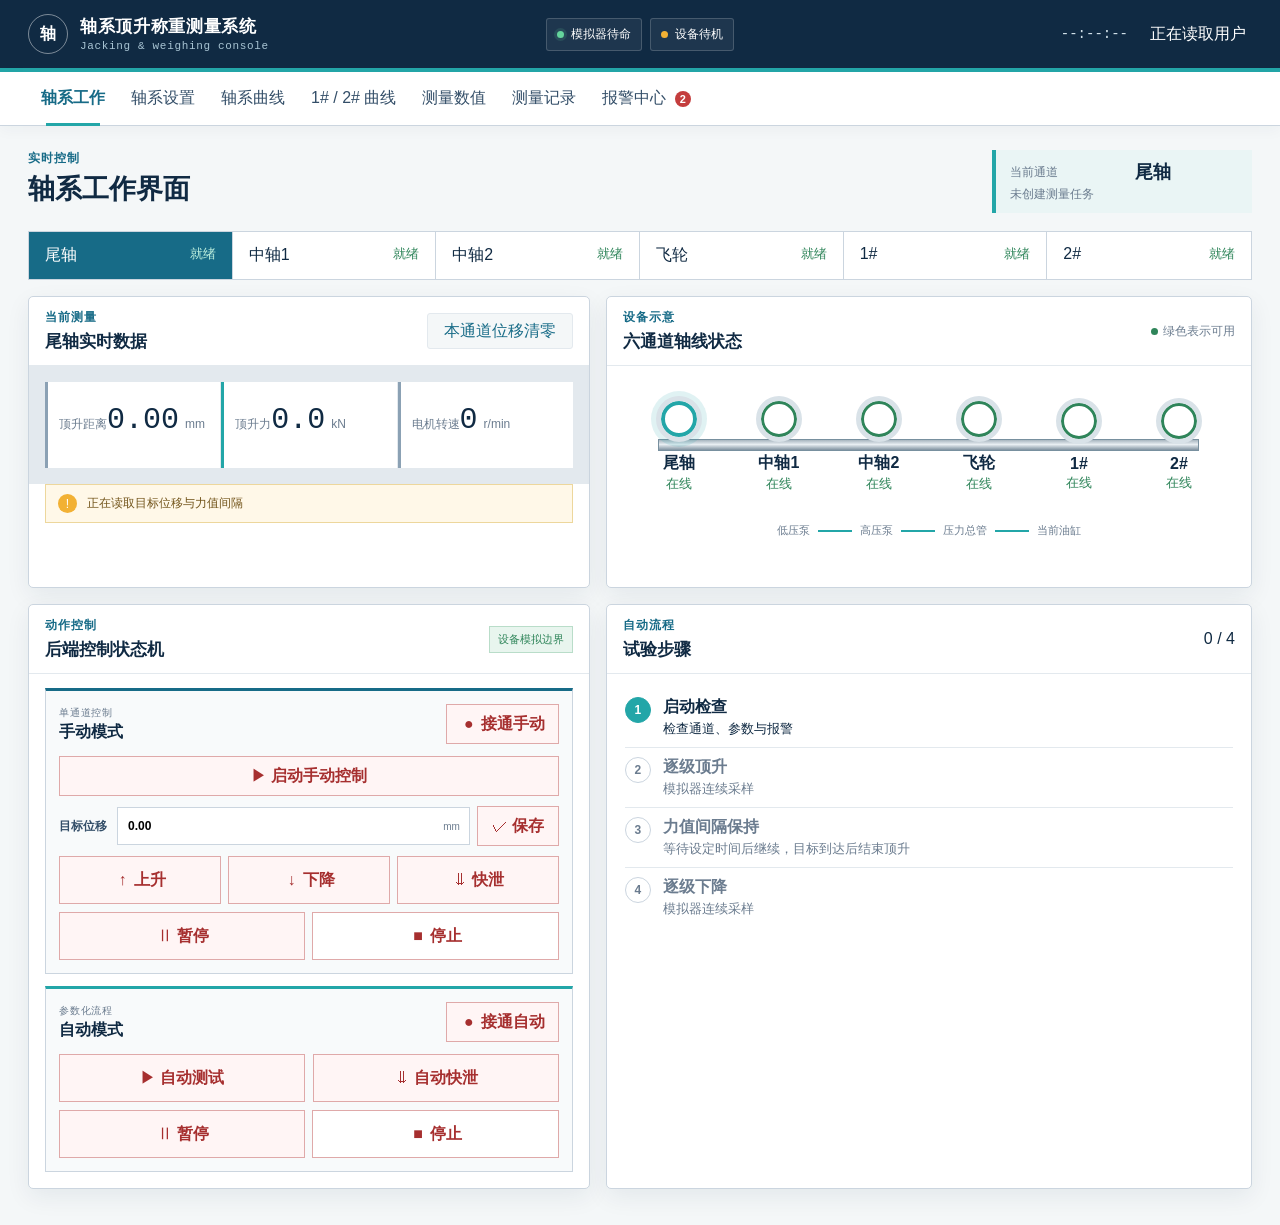
==== src/main/resources/static/prototype/index.html @ 23f0bd07 "1、顶升实验测量系统初始化" ====
<!doctype html>
<html lang="zh-CN">
<head>
    <meta charset="UTF-8">
    <meta name="viewport" content="width=device-width, initial-scale=1.0">
    <title>轴系顶升称重测量系统 · 页面原型</title>
    <link rel="stylesheet" href="styles.css">
</head>
<body data-role="ADMIN">
<div class="app-shell" id="appShell">
    <header class="system-bar">
        <div class="brand">
            <div class="brand-icon">轴</div>
            <div><strong>轴系顶升称重测量系统</strong><span>Jacking & weighing console</span></div>
        </div>
        <div class="live-status" aria-label="系统状态">
            <span class="status good" id="simulatorStatus"><i></i>模拟器待命</span>
            <span class="status good"><i></i>传感器 6/6</span>
            <span class="status idle"><i></i>设备待机</span>
        </div>
        <div class="operator"><time id="clock">--:--:--</time><button id="logoutButton">正在读取用户</button></div>
    </header>

    <nav class="module-nav" aria-label="主要模块">
        <button class="active" data-view="work">轴系工作</button>
        <button data-view="settings">轴系设置</button>
        <button data-view="shaft-curves">轴系曲线</button>
        <button data-view="main-curves">1# / 2# 曲线</button>
        <button data-view="values">测量数值</button>
        <button data-view="records">测量记录</button>
        <button data-view="alarms">报警中心 <b>2</b></button>
    </nav>

    <main>
        <section class="page active" data-page="work">
            <div class="page-title">
                <div><p>实时控制</p><h1>轴系工作界面</h1></div>
                <div class="run-summary"><span>当前通道</span><strong id="activeChannelLabel">尾轴</strong><em id="runStateLabel">未创建测量任务</em></div>
            </div>

            <div class="channel-strip" id="workChannelStrip"></div>

            <div class="work-layout">
                <section class="panel readings-panel">
                    <div class="panel-head"><div><p>当前测量</p><h2>尾轴实时数据</h2></div><button class="ghost" id="zeroDisplacementButton">本通道位移清零</button></div>
                    <div class="reading-grid">
                        <article><span>顶升距离</span><strong data-reading="displacement">0.00</strong><small>mm</small></article>
                        <article class="accent"><span>顶升力</span><strong data-reading="force">0.0</strong><small>kN</small></article>
                        <article><span>电机转速</span><strong data-reading="rpm">0</strong><small>r/min</small></article>
                    </div>
                    <div class="safety-note"><i>!</i><span id="channelLimitText">正在读取目标位移与力值间隔</span></div>
                </section>

                <section class="panel shaft-panel">
                    <div class="panel-head"><div><p>设备示意</p><h2>六通道轴线状态</h2></div><span class="legend-dot">绿色表示可用</span></div>
                    <div class="shaft-visual" id="shaftVisual"></div>
                    <div class="pipeline"><span>低压泵</span><i></i><span>高压泵</span><i></i><span>压力总管</span><i></i><span>当前油缸</span></div>
                </section>

                <section class="panel control-panel">
                    <div class="panel-head"><div><p>动作控制</p><h2>后端控制状态机</h2></div><span class="mode-badge">设备模拟边界</span></div>
                    <div class="control-mode-grid">
                        <section class="mode-card manual-card">
                            <div class="mode-card-head">
                                <div><p>单通道控制</p><h3>手动模式</h3></div>
                                <button class="state-button is-off" id="manualModeButton"><span>●</span><b>接通手动</b></button>
                            </div>
                            <button class="state-button manual-enable-button is-off" id="manualStartButton"><span>▶</span><b>启动手动控制</b></button>
                            <div class="target-save-row">
                                <label class="target-input">目标位移 <input id="targetDisplacementInput" type="number" min="0.01" step="0.01" value="0.00"><small>mm</small></label>
                                <button class="state-button is-off" id="saveManualTargetButton"><span>✓</span><b>保存</b></button>
                            </div>
                            <div class="manual-actions">
                                <button class="state-button action-button is-off" id="manualAscendButton"><span>↑</span><b>上升</b></button>
                                <button class="state-button action-button is-off" id="manualDescendButton"><span>↓</span><b>下降</b></button>
                                <button class="state-button action-button is-off" id="manualQuickReleaseButton"><span>⇊</span><b>快泄</b></button>
                            </div>
                            <div class="lifecycle-actions">
                                <button class="state-button action-button is-off" id="manualPauseButton"><span>Ⅱ</span><b>暂停</b></button>
                                <button class="state-button stop-button is-off" id="manualStopButton"><span>■</span><b>停止</b></button>
                            </div>
                        </section>
                        <section class="mode-card auto-card">
                            <div class="mode-card-head">
                                <div><p>参数化流程</p><h3>自动模式</h3></div>
                                <button class="state-button is-off" id="autoModeButton"><span>●</span><b>接通自动</b></button>
                            </div>
                            <div class="auto-control-actions">
                                <button class="state-button action-button is-off" id="startAutoTestButton"><span>▶</span><b>自动测试</b></button>
                                <button class="state-button action-button is-off" id="autoQuickReleaseButton"><span>⇊</span><b>自动快泄</b></button>
                            </div>
                            <div class="lifecycle-actions">
                                <button class="state-button action-button is-off" id="autoPauseButton"><span>Ⅱ</span><b>暂停</b></button>
                                <button class="state-button stop-button is-off" id="autoStopButton"><span>■</span><b>停止</b></button>
                            </div>
                        </section>
                    </div>
                </section>

                <section class="panel sequence-panel">
                    <div class="panel-head"><div><p>自动流程</p><h2>试验步骤</h2></div><span id="processStageCounter">0 / 4</span></div>
                    <ol class="sequence">
                        <li class="current" data-stage="PRECHECK"><b>1</b><span>启动检查<small>检查通道、参数与报警</small></span></li>
                        <li data-stage="LIFTING"><b>2</b><span>逐级顶升<small>模拟器连续采样</small></span></li>
                        <li data-stage="HOLDING"><b>3</b><span>力值间隔保持<small>等待设定时间后继续，目标到达后结束顶升</small></span></li>
                        <li data-stage="LOWERING"><b>4</b><span>逐级下降<small>模拟器连续采样</small></span></li>
                    </ol>
                </section>
            </div>
        </section>

        <section class="page" data-page="settings">
            <div class="page-title"><div><p>参数配置</p><h1>轴系设置界面</h1></div><div class="title-actions"><button class="primary" id="saveSettingsButton">保存当前通道</button></div></div>
            <div class="notice notice-info" id="settingsNotice" role="status" aria-live="polite">正在从服务器读取六点参数。</div>
            <section class="panel parameter-panel">
                <div class="settings-tab-strip" id="settingsChannelTabs" role="tablist" aria-label="参数通道"></div>
                <div class="settings-form" id="settingsForm"></div>
            </section>
        </section>

        <section class="page" data-page="values">
            <div class="page-title"><div><p>测量结果确认</p><h1>显示数值界面</h1></div><div class="title-actions"><button class="danger-text" id="deleteResultButton" disabled>删除结果</button><button class="secondary" id="refreshResultButton">刷新结果</button><button class="primary" id="saveResultButton" disabled>保存结果</button></div></div>
            <section class="panel value-channel-panel">
                <div class="panel-head"><div><p>通道选择</p><h2>选择本次需要确认的测量点</h2></div><span class="result-status draft" id="valueResultStatus">尚未读取</span></div>
                <div class="value-channel-strip" id="valueChannelStrip"></div>
            </section>
            <section class="curve-task-filter value-task-filter" aria-label="显示数值已完成测量任务">
                <label for="valueTaskSelect"><span>测量任务</span><b>选择已完成顶升和下降流程的任务</b></label>
                <select id="valueTaskSelect"><option value="">请先选择通道</option></select>
                <small id="valueTaskMeta">选择任务后显示该次标准值、测量值和偏差结果</small>
            </section>
            <div class="value-result-layout">
                <section class="panel result-ledger">
                    <div class="panel-head"><div><p>当前通道计算结果</p><h2 id="resultPointName">尾轴</h2></div><div class="result-run-meta"><strong id="resultTaskNo">--</strong><small id="resultSavedAt">等待读取</small></div></div>
                    <div class="result-metrics" id="resultMetrics">
                        <article class="primary-metric"><span>测量值</span><strong id="measuredResult">--</strong><small>kN</small></article>
                        <article><span>标准值</span><strong id="standardResult">--</strong><small>kN</small></article>
                        <article><span>偏差量</span><strong id="deviationResult">--</strong><small>kN</small></article>
                        <article><span>偏差率</span><strong id="deviationRateResult">--</strong><small>%</small></article>
                        <article id="adjustmentCoefficientCard" hidden><span>调整系数 · 仅管理员</span><div class="coefficient-editor"><input id="adjustmentCoefficientResult" type="number" min="0.0001" step="0.0001" aria-label="调整系数"><button id="saveAdjustmentCoefficientButton" type="button">保存</button></div><small>—</small></article>
                        <article><span>调整量</span><strong id="adjustmentAmountResult">待确认</strong><small>mm</small></article>
                    </div>
                </section>
                <aside class="panel result-guidance">
                    <div class="panel-head"><div><p>保存规则</p><h2>结果与曲线联动</h2></div></div>
                    <ol><li><b>1</b><span>选择通道<small>筛选该通道的已完成任务</small></span></li><li><b>2</b><span>选择任务<small>读取该次测量的计算结果</small></span></li><li><b>3</b><span>确认并保存<small>确认标准值、测量值和偏差结果</small></span></li></ol>
                    <div class="notice" id="valueResultNotice">请选择通道和已完成测量任务。</div>
                </aside>
            </div>
            <section class="panel formula-panel value-formula"><div class="panel-head"><div><p>计算依据</p><h2>结果计算链</h2></div></div><ol><li><span>01</span><p>测量值<small>(P升 + P降) ÷ 2 × 顶升系数</small></p></li><li><span>02</span><p>偏差量<small>测量值 − 标准值</small></p></li><li><span>03</span><p>偏差率<small>偏差量 ÷ 标准值 × 100%</small></p></li><li><span>04</span><p>调整量<small>文档公式存在歧义，暂不自动计算</small></p></li></ol></section>
        </section>

        <section class="page" data-page="shaft-curves">
            <div class="page-title"><div><p>尾轴 / 中轴 / 飞轮</p><h1>轴系曲线界面</h1></div><div class="title-actions"><button class="secondary reset-fit" data-chart="shaftCurveChart">恢复自动拟合</button><button class="primary save-fit" data-chart="shaftCurveChart">保存调整结果</button></div></div>
            <div class="curve-overview" id="shaftCurveTabs"></div>
            <section class="curve-task-filter" aria-label="轴系已完成测量任务">
                <label for="shaftCurveTaskSelect"><span>测量任务</span><b>选择已完成顶升和下降流程的任务</b></label>
                <select id="shaftCurveTaskSelect"><option value="">请先选择通道</option></select>
                <small id="shaftCurveTaskMeta">选择任务后显示该次原始采样与曲线</small>
            </section>
            <div class="curve-workbench">
                <section class="panel data-table-panel"><div class="panel-head"><div><p>已完成任务原始采样</p><h2 id="curveTableTitle">尾轴升降数据</h2></div><button class="ghost">导出 CSV</button></div><table class="data-table"><thead><tr><th>序号</th><th>上升压力</th><th>上升位移</th><th>上升力</th><th>下降压力</th><th>下降位移</th><th>下降力</th></tr></thead><tbody id="curveDataBody"></tbody></table></section>
                <section class="panel chart-panel"><div class="panel-head"><div><p>交互曲线</p><h2>拖动拟合线的上、下端点进行人工修正</h2></div><span class="drag-tip">● 采样点平滑显示 · 端点仅可左右拖动 · 仅管理员可调整</span></div><div class="curve-chart" id="shaftCurveChart"></div><div class="fit-results"><span>P降 <b data-fit="down">--</b> kN</span><span>P升 <b data-fit="up">--</b> kN</span><span class="final">P <b data-fit="mean">--</b> kN</span></div></section>
            </div>
        </section>

        <section class="page" data-page="main-curves">
            <div class="page-title"><div><p>主机测量</p><h1>1# / 2# 曲线界面</h1></div><div class="title-actions"><button class="secondary reset-fit" data-chart="mainCurveChart">恢复自动拟合</button><button class="primary save-fit" data-chart="mainCurveChart">保存调整结果</button></div></div>
            <div class="curve-overview two" id="mainCurveTabs"></div>
            <section class="curve-task-filter" aria-label="主机已完成测量任务">
                <label for="mainCurveTaskSelect"><span>测量任务</span><b>选择已完成顶升和下降流程的任务</b></label>
                <select id="mainCurveTaskSelect"><option value="">请先选择通道</option></select>
                <small id="mainCurveTaskMeta">选择任务后显示该次原始采样与曲线</small>
            </section>
            <div class="curve-workbench">
                <section class="panel data-table-panel"><div class="panel-head"><div><p>已完成任务原始采样</p><h2 id="mainCurveTableTitle">1# 升降数据</h2></div></div><table class="data-table"><thead><tr><th>序号</th><th>上升压力</th><th>上升位移</th><th>上升力</th><th>下降压力</th><th>下降位移</th><th>下降力</th></tr></thead><tbody class="shared-data-body"></tbody></table></section>
                <section class="panel chart-panel"><div class="panel-head"><div><p>交互曲线</p><h2>1# 顶升力—位移</h2></div><span class="drag-tip">0.01 mm · 采样点平滑显示 · 端点仅可左右拖动 · 仅管理员可调整</span></div><div class="curve-chart" id="mainCurveChart"></div><div class="fit-results"><span>P降 <b data-fit="down">--</b> kN</span><span>P升 <b data-fit="up">--</b> kN</span><span class="final">P <b data-fit="mean">--</b> kN</span></div></section>
            </div>
        </section>

        <section class="page" data-page="records">
            <div class="page-title"><div><p>试验归档</p><h1>记录界面</h1></div><div class="title-actions"><button class="secondary" id="exportRecordsButton">导出全部记录</button><button class="primary" id="newTaskFromRecordsButton">新建测量任务</button></div></div>
            <div class="record-layout">
                <aside class="panel record-folders"><div class="panel-head"><div><p>测量目录</p><h2>任务归档</h2></div></div><button class="folder active"><span>▣</span><b>全部测量任务</b><small id="recordCount">正在加载</small></button><div class="notice">项目文件夹归类规则尚未确认，当前按任务统一归档。</div></aside>
                <section class="panel record-list"><div class="panel-head"><div><p>数据库记录</p><h2>测量记录</h2></div><div class="search-box">⌕ <input id="recordSearch" placeholder="搜索任务或测量点"></div></div><table class="data-table wide-table"><thead><tr><th>任务编号</th><th>任务名称</th><th>测量点</th><th>测量值</th><th>状态</th><th>开始时间</th><th></th></tr></thead><tbody id="recordTableBody"></tbody></table></section>
            </div>
        </section>

        <section class="page" data-page="alarms">
            <div class="page-title"><div><p>设备事件</p><h1>报警界面</h1></div><div class="title-actions"><button class="secondary" id="refreshAlarmsButton">刷新报警</button></div></div>
            <div class="alarm-summary"><article class="critical"><span>活动报警</span><strong id="activeAlarmCount">0</strong><small>需管理员确认</small></article><article><span>报警总数</span><strong id="totalAlarmCount">0</strong><small>含历史记录</small></article><article><span>数据来源</span><strong>模拟</strong><small>真实 PLC 尚未接入</small></article><article><span>处理流程</span><strong>3步</strong><small>确认、恢复、关闭</small></article></div>
            <section class="panel"><div class="panel-head"><div><p>实时报警</p><h2>报警与处理记录</h2></div></div><table class="data-table wide-table alarm-table"><thead><tr><th>级别</th><th>发生时间</th><th>设备 / 通道</th><th>报警内容</th><th>当前状态</th><th></th></tr></thead><tbody id="alarmTableBody"></tbody></table></section>
        </section>
    </main>
</div>
<script src="curve-math.js"></script>
<script src="app.js"></script>
</body>
</html>
---- src/main/resources/static/prototype/styles.css ----
:root {
    --ink: #102a43;
    --ink-2: #334e68;
    --muted: #6b7c8f;
    --line: #cbd5df;
    --line-soft: #e3e9ee;
    --paper: #ffffff;
    --fog: #f4f7f8;
    --sea: #176b87;
    --hydraulic: #23a6a8;
    --yellow: #f2b134;
    --red: #c43d3d;
    --green: #2f855a;
    --shadow: 0 8px 24px rgba(16, 42, 67, .07);
}

* { box-sizing: border-box; }
html { background: var(--fog); color: var(--ink); font-family: "Microsoft YaHei", "PingFang SC", sans-serif; }
body { margin: 0; min-width: 1180px; background: var(--fog); }
button, input { font: inherit; }
button { color: inherit; }
button:disabled { cursor: not-allowed !important; opacity: .48; }
button:focus-visible, input:focus-visible { outline: 3px solid rgba(35, 166, 168, .3); outline-offset: 2px; }

.system-bar {
    height: 72px;
    display: grid;
    grid-template-columns: 1fr auto 1fr;
    align-items: center;
    padding: 0 28px;
    color: #fff;
    background: var(--ink);
    border-bottom: 4px solid var(--hydraulic);
}
.brand { display: flex; align-items: center; gap: 12px; }
.brand-icon { width: 40px; height: 40px; display: grid; place-items: center; border: 1px solid rgba(255,255,255,.45); border-radius: 50%; font-weight: 800; }
.brand strong, .brand span { display: block; }
.brand strong { font-size: 17px; letter-spacing: .04em; }
.brand span { margin-top: 2px; color: #a9c5d4; font: 11px/1.2 Consolas, monospace; letter-spacing: .06em; }
.live-status { display: flex; gap: 8px; }
.status { padding: 7px 10px; border: 1px solid rgba(255,255,255,.18); background: rgba(255,255,255,.06); border-radius: 3px; font-size: 12px; }
.status i { display: inline-block; width: 7px; height: 7px; margin-right: 7px; border-radius: 50%; background: #8ba1b4; }
.status.good i { background: #64d49c; box-shadow: 0 0 0 3px rgba(100,212,156,.14); }
.status.idle i { background: var(--yellow); }
.operator { justify-self: end; display: flex; align-items: center; gap: 16px; }
.operator time { font: 14px Consolas, monospace; color: #d2e2ea; }
.operator button { border: 0; background: transparent; color: #fff; cursor: pointer; }

.module-nav { height: 54px; display: flex; padding: 0 28px; background: var(--paper); border-bottom: 1px solid var(--line); box-shadow: 0 4px 14px rgba(16,42,67,.04); }
.module-nav button { position: relative; min-width: 122px; padding: 0 18px; border: 0; background: transparent; color: var(--ink-2); cursor: pointer; }
.module-nav button::after { content: ""; position: absolute; right: 18px; bottom: -1px; left: 18px; height: 3px; background: transparent; }
.module-nav button.active { color: var(--sea); font-weight: 700; }
.module-nav button.active::after { background: var(--hydraulic); }
.module-nav b { min-width: 18px; padding: 2px 5px; margin-left: 4px; border-radius: 10px; background: var(--red); color: #fff; font-size: 11px; }

main { padding: 24px 28px 36px; }
.page { display: none; max-width: 1680px; margin: 0 auto; }
.page.active { display: block; }
.page-title { min-height: 62px; display: flex; align-items: flex-start; justify-content: space-between; margin-bottom: 18px; }
.page-title p, .panel-head p, .selected-result > p { margin: 0 0 4px; color: var(--sea); font-size: 12px; font-weight: 700; letter-spacing: .08em; }
.page-title h1 { margin: 0; font-size: 27px; font-weight: 700; }
.title-actions { display: flex; gap: 10px; align-items: center; }
.primary, .secondary, .ghost, .danger-text { min-height: 36px; padding: 0 16px; border-radius: 3px; cursor: pointer; }
.primary { border: 1px solid var(--sea); background: var(--sea); color: #fff; }
.secondary { border: 1px solid var(--line); background: #fff; }
.ghost { border: 1px solid var(--line-soft); background: var(--fog); color: var(--sea); }
.danger-text { border: 1px solid #e9b4b4; background: #fff; color: var(--red); }
.wide { width: 100%; }

.panel { background: var(--paper); border: 1px solid var(--line); border-radius: 5px; box-shadow: var(--shadow); }
.panel-head { min-height: 58px; display: flex; align-items: center; justify-content: space-between; padding: 12px 16px; border-bottom: 1px solid var(--line-soft); }
.panel-head h2 { margin: 0; font-size: 17px; }

.run-summary { display: grid; grid-template-columns: auto auto; gap: 2px 10px; align-items: center; min-width: 260px; padding: 10px 14px; background: #eaf5f5; border-left: 4px solid var(--hydraulic); }
.run-summary span, .run-summary em { font-size: 12px; color: var(--muted); font-style: normal; }
.run-summary strong { font-size: 18px; }
.run-summary em { grid-column: 1 / -1; }
.run-summary em.live { color: var(--sea); font-weight: 700; }
.channel-strip { display: grid; grid-template-columns: repeat(6, 1fr); margin-bottom: 16px; border: 1px solid var(--line); background: var(--paper); }
.channel-strip button { display: flex; justify-content: space-between; padding: 13px 16px; border: 0; border-right: 1px solid var(--line); background: transparent; cursor: pointer; }
.channel-strip button:last-child { border-right: 0; }
.channel-strip button.active { color: #fff; background: var(--sea); }
.channel-strip small { color: var(--green); }
.channel-strip button.active small { color: #bff1df; }

.work-layout { display: grid; grid-template-columns: minmax(440px, .9fr) minmax(620px, 1.35fr); gap: 16px; }
.readings-panel, .shaft-panel { min-height: 292px; }
.reading-grid { display: grid; grid-template-columns: repeat(3, 1fr); gap: 1px; padding: 16px; background: var(--line-soft); }
.reading-grid article { position: relative; min-height: 86px; padding: 14px; background: #fff; }
.reading-grid article::before { content: ""; position: absolute; top: 0; bottom: 0; left: 0; width: 3px; background: #8ba1b4; }
.reading-grid article.accent::before { background: var(--hydraulic); }
.reading-grid span, .reading-grid small { color: var(--muted); font-size: 12px; }
.reading-grid strong { margin: 0 6px 0 0; font: 30px/1.6 "DIN Alternate", Consolas, monospace; }
.safety-note { display: flex; gap: 10px; align-items: center; margin: 0 16px 16px; padding: 9px 12px; color: #73551b; background: #fff8e8; border: 1px solid #edd79c; font-size: 12px; }
.safety-note i { width: 19px; height: 19px; display: grid; place-items: center; border-radius: 50%; background: var(--yellow); color: #fff; font-style: normal; }
.legend-dot { color: var(--muted); font-size: 12px; }
.legend-dot::before { content: ""; display: inline-block; width: 7px; height: 7px; margin-right: 5px; border-radius: 50%; background: var(--green); }
.shaft-visual { position: relative; display: grid; grid-template-columns: repeat(6, 1fr); align-items: center; min-height: 150px; padding: 30px 22px; }
.shaft-visual::before { content: ""; position: absolute; right: 8%; left: 8%; top: 73px; height: 10px; background: linear-gradient(#a7b5bf, #e8eef2 45%, #8092a0); border: 1px solid #78909f; }
.shaft-node { position: relative; z-index: 1; text-align: center; }
.shaft-node b { position: relative; display: block; width: 46px; height: 46px; margin: 0 auto 11px; border: 5px solid #d9e2e8; border-radius: 50%; background: #fff; box-shadow: inset 0 0 0 3px var(--green); }
.shaft-node.active b { box-shadow: inset 0 0 0 4px var(--hydraulic), 0 0 0 5px rgba(35,166,168,.14); }
.shaft-node span { display: block; font-weight: 700; }
.shaft-node small { color: var(--green); }
.flow-arrow { position: absolute; inset: 5px; display: none; place-items: center; color: var(--hydraulic); font-style: normal; font-weight: 900; }
.shaft-node.flowing .flow-arrow { display: grid; animation: hydraulic-flow .72s ease-in-out infinite; }
.shaft-node.flowing small { color: var(--hydraulic); font-weight: 700; }
@keyframes hydraulic-flow { 0% { transform: translateY(5px); opacity: .25; } 55% { opacity: 1; } 100% { transform: translateY(-5px); opacity: .25; } }
.pipeline { display: flex; align-items: center; justify-content: center; gap: 8px; padding: 0 16px 16px; font-size: 11px; color: var(--muted); }
.pipeline i { width: 34px; height: 2px; background: var(--hydraulic); }
.mode-badge { padding: 5px 8px; color: var(--green); background: #e8f5ee; border: 1px solid #b9ddc9; font-size: 11px; }
.control-panel { padding-bottom: 16px; }
.control-mode-grid { display: grid; grid-template-columns: repeat(2, 1fr); gap: 12px; padding: 14px 16px 0; }
.mode-card { min-width: 0; padding: 13px; background: #f8fafb; border: 1px solid var(--line); }
.mode-card.manual-card { border-top: 3px solid var(--sea); }
.mode-card.auto-card { border-top: 3px solid var(--hydraulic); }
.mode-card-head { display: flex; justify-content: space-between; align-items: center; gap: 10px; margin-bottom: 12px; }
.mode-card-head p { margin: 0 0 2px; color: var(--muted); font-size: 10px; letter-spacing: .08em; }
.mode-card-head h3 { margin: 0; font-size: 16px; }
.state-button { min-height: 40px; padding: 0 13px; border: 1px solid; background: #fff; cursor: pointer; transition: background-color .15s ease, color .15s ease, border-color .15s ease; }
.state-button span { display: inline-grid; min-width: 18px; margin-right: 3px; place-items: center; }
.state-button.is-off { color: #a62f2f; background: #fff5f5; border-color: #dfa9a9; }
.state-button.is-on { color: #fff; background: var(--green); border-color: var(--green); box-shadow: 0 0 0 3px rgba(47,133,90,.12); }
.state-button:disabled { color: #758696; background: #edf1f3; border-color: #d6dde2; box-shadow: none; opacity: 1; }
.manual-enable-button { width: 100%; margin-bottom: 10px; }
.target-save-row { display: grid; grid-template-columns: 1fr auto; gap: 7px; margin-bottom: 10px; }
.target-input { position: relative; display: grid; grid-template-columns: auto 1fr; align-items: center; gap: 10px; color: var(--ink-2); font-size: 12px; font-weight: 700; }
.target-input input { width: 100%; height: 38px; padding: 0 42px 0 10px; border: 1px solid var(--line); background: #fff; }
.target-input small { position: absolute; right: 10px; color: var(--muted); font-weight: 400; }
.target-save-row > button { min-width: 82px; }
.manual-actions { display: grid; grid-template-columns: repeat(3, 1fr); gap: 7px; }
.auto-control-actions { display: grid; grid-template-columns: repeat(2, 1fr); gap: 8px; }
.lifecycle-actions { display: grid; grid-template-columns: repeat(2, 1fr); gap: 7px; margin-top: 8px; }
.action-button, .stop-button { min-height: 48px; padding: 0 8px; }
.stop-button.is-off { color: #a62f2f; background: #fff; }
.ghost.zeroed { color: #fff; background: var(--green); border-color: var(--green); }
.sequence-panel { padding-bottom: 12px; }
.sequence { list-style: none; margin: 0; padding: 14px 18px; }
.sequence li { display: flex; gap: 12px; padding: 9px 0; color: var(--muted); border-bottom: 1px solid var(--line-soft); }
.sequence li:last-child { border: 0; }
.sequence b { width: 26px; height: 26px; display: grid; place-items: center; flex: none; border: 1px solid var(--line); border-radius: 50%; font-size: 12px; }
.sequence span { font-weight: 700; }
.sequence small { display: block; margin-top: 2px; font-weight: 400; }
.sequence .current { color: var(--ink); }
.sequence .current b { border-color: var(--hydraulic); background: var(--hydraulic); color: #fff; }

.notice { margin-bottom: 14px; padding: 11px 14px; background: #eef7f8; border-left: 4px solid var(--hydraulic); font-size: 13px; }
.notice-info { color: var(--ink-2); background: #eef7f8; border-left-color: var(--hydraulic); }
.notice-success { color: #176b45; background: #e9f5ee; border-left-color: #2f855a; }
.notice-error { color: #9f241f; background: #fff0ef; border-left-color: #c63c35; }
.parameter-panel { overflow: hidden; }
.settings-tab-strip { display: grid; grid-template-columns: repeat(6, 1fr); background: #eef2f5; border-bottom: 1px solid var(--line); }
.settings-tab-strip button { min-height: 54px; color: var(--ink-2); background: transparent; border: 0; border-right: 1px solid var(--line); font-weight: 700; cursor: pointer; }
.settings-tab-strip button:last-child { border-right: 0; }
.settings-tab-strip button.active { color: #fff; background: var(--sea); }
.settings-form { padding: 18px; }
.settings-form-head { display: flex; align-items: center; justify-content: space-between; padding: 0 4px 15px; border-bottom: 1px solid var(--line-soft); }
.settings-form-head p { margin: 0 0 3px; color: var(--sea); font-size: 11px; font-weight: 700; }
.settings-form-head h2 { margin: 0; font-size: 20px; }
.settings-form-head > span { color: var(--muted); font-size: 12px; }
.settings-field-grid { display: grid; grid-template-columns: repeat(2, minmax(260px, 1fr)); gap: 0 28px; }
.settings-field { display: grid; grid-template-columns: 120px 1fr; align-items: center; gap: 14px; min-height: 68px; border-bottom: 1px solid var(--line-soft); font-weight: 700; }
.settings-field > div { position: relative; }
.settings-field input { width: 100%; height: 40px; padding: 0 48px 0 11px; border: 1px solid var(--line); background: #fff; }
.settings-field small { position: absolute; right: 10px; top: 13px; color: var(--muted); font-size: 10px; font-weight: 400; }
.value-channel-panel { margin-bottom: 16px; }
.value-channel-strip { display: grid; grid-template-columns: repeat(6, 1fr); padding: 12px 16px 16px; gap: 8px; }
.value-channel-strip button { min-height: 54px; display: flex; align-items: center; justify-content: space-between; padding: 0 14px; border: 1px solid var(--line); background: #fff; cursor: pointer; }
.value-channel-strip button span { font-weight: 700; }
.value-channel-strip button small { color: var(--muted); }
.value-channel-strip button.active { color: #fff; background: var(--sea); border-color: var(--sea); }
.value-channel-strip button.active small { color: #c9e8ee; }
.result-status { padding: 5px 9px; border: 1px solid; font-size: 11px; font-weight: 700; }
.result-status.draft { color: #8a6112; background: #fff7e1; border-color: #e4ca83; }
.result-status.saved { color: #176b45; background: #e9f5ee; border-color: #a9d3bb; }
.value-result-layout { display: grid; grid-template-columns: minmax(680px, 1.45fr) minmax(310px, .55fr); gap: 16px; }
.result-run-meta { text-align: right; }
.result-run-meta strong, .result-run-meta small { display: block; }
.result-run-meta strong { font: 13px Consolas, monospace; }
.result-run-meta small { margin-top: 4px; color: var(--muted); font-size: 11px; }
.result-metrics { display: grid; grid-template-columns: repeat(3, 1fr); padding: 16px; gap: 1px; background: var(--line-soft); }
.result-metrics article { position: relative; min-height: 112px; padding: 18px; background: #fff; }
.result-metrics article::before { content: ""; position: absolute; top: 0; left: 0; width: 42px; height: 3px; background: #91a3b0; }
.result-metrics article.primary-metric { color: #fff; background: var(--ink); }
.result-metrics article.primary-metric::before { width: 100%; background: var(--hydraulic); }
.result-metrics span, .result-metrics small { display: block; color: var(--muted); font-size: 11px; }
.result-metrics .primary-metric span, .result-metrics .primary-metric small { color: #b9cfda; }
.result-metrics strong { display: inline-block; margin-top: 8px; font: 29px/1.2 "DIN Alternate", Consolas, monospace; }
.result-metrics small { display: inline; margin-left: 5px; }
.coefficient-editor { display: grid; grid-template-columns: minmax(0, 1fr) auto; gap: 8px; margin-top: 8px; }
.coefficient-editor input { min-width: 0; height: 38px; padding: 0 9px; border: 1px solid var(--line); font: 22px/1.2 "DIN Alternate", Consolas, monospace; }
.coefficient-editor button { padding: 0 12px; color: #fff; border: 0; background: var(--sea); }
.coefficient-editor button:disabled { color: var(--muted); background: #e8eef1; cursor: not-allowed; }
.result-guidance ol { list-style: none; margin: 0; padding: 12px 16px 4px; }
.result-guidance li { display: grid; grid-template-columns: 28px 1fr; gap: 10px; padding: 10px 0; border-bottom: 1px solid var(--line-soft); }
.result-guidance li:last-child { border-bottom: 0; }
.result-guidance li b { width: 26px; height: 26px; display: grid; place-items: center; color: var(--sea); border: 1px solid #a9c9d4; border-radius: 50%; }
.result-guidance li span { font-weight: 700; }
.result-guidance li small { display: block; margin-top: 3px; color: var(--muted); font-weight: 400; }
.result-guidance .notice { margin: 10px 16px 16px; }
.value-formula { margin-top: 16px; }
.formula-panel ol { display: grid; grid-template-columns: repeat(4, 1fr); list-style: none; margin: 0; padding: 16px; }
.formula-panel li { display: flex; gap: 9px; padding: 8px 14px; border-right: 1px solid var(--line-soft); }
.formula-panel li:last-child { border: 0; }
.formula-panel li > span { color: var(--hydraulic); font: 20px Consolas, monospace; }
.formula-panel p { margin: 0; font-weight: 700; }
.formula-panel small { display: block; margin-top: 5px; color: var(--muted); font-weight: 400; line-height: 1.5; }
.warn-text { color: #ad7410; }

.curve-overview { display: grid; grid-template-columns: repeat(4, 1fr); gap: 12px; margin-bottom: 16px; }
.curve-overview.two { grid-template-columns: repeat(2, minmax(300px, 420px)); }
.curve-tab { position: relative; min-height: 92px; padding: 14px 16px; text-align: left; border: 1px solid var(--line); background: #fff; cursor: pointer; }
.curve-tab.active { border: 2px solid var(--hydraulic); padding: 13px 15px; }
.curve-tab span, .curve-tab small { display: block; color: var(--muted); }
.curve-tab strong { display: inline-block; margin: 4px 6px 0 0; font: 25px Consolas, monospace; }
.curve-tab svg { position: absolute; right: 12px; bottom: 12px; width: 80px; height: 45px; }
.curve-task-filter { display: grid; grid-template-columns: minmax(280px, .8fr) minmax(380px, 1.25fr) minmax(260px, 1fr); gap: 18px; align-items: center; margin: -4px 0 16px; padding: 13px 16px; border: 1px solid var(--line); border-left: 4px solid var(--hydraulic); background: #fff; }
.curve-task-filter label span { display: block; margin-bottom: 3px; color: var(--sea); font-size: 11px; }
.curve-task-filter label b { color: var(--ink); font-size: 14px; }
.curve-task-filter select { width: 100%; height: 38px; padding: 0 34px 0 11px; color: var(--ink); border: 1px solid #b9c9d5; background: #f8fafb; }
.curve-task-filter select:focus { outline: 2px solid #8bcdd0; outline-offset: 1px; }
.curve-task-filter small { color: var(--muted); line-height: 1.5; }
.curve-workbench { display: grid; grid-template-columns: minmax(400px, .72fr) minmax(680px, 1.28fr); gap: 16px; }
.data-table { width: 100%; border-collapse: collapse; font-size: 12px; }
.data-table th { height: 39px; padding: 0 10px; color: var(--ink-2); background: #eef2f5; text-align: left; }
.data-table td { height: 38px; padding: 0 10px; border-bottom: 1px solid var(--line-soft); }
.data-table tbody tr:hover { background: #f7fafb; }
.data-table-panel .data-table { margin: 0; }
.chart-panel { padding-bottom: 14px; }
.drag-tip { color: var(--sea); font-size: 11px; }
.curve-chart { min-height: 430px; padding: 8px 14px 0; }
.curve-chart svg { width: 100%; height: 420px; display: block; }
.curve-empty { min-height: 420px; display: grid; place-items: center; color: var(--muted); border: 1px dashed #c9d4dc; background: #f9fbfc; }
.fit-results { display: flex; justify-content: center; gap: 26px; padding: 8px; font: 13px Consolas, monospace; }
.fit-results span { padding: 7px 11px; background: var(--fog); border: 1px solid var(--line); }
.fit-results .final { background: var(--ink); color: #fff; border-color: var(--ink); }

.record-layout { display: grid; grid-template-columns: 310px 1fr; gap: 16px; }
.record-folders { padding-bottom: 12px; }
.folder { position: relative; width: calc(100% - 24px); min-height: 70px; display: grid; grid-template-columns: 34px 1fr; margin: 10px 12px 0; padding: 11px; text-align: left; border: 1px solid transparent; background: transparent; cursor: pointer; }
.folder span { grid-row: 1 / 3; color: var(--sea); font-size: 24px; }
.folder b { font-size: 14px; }
.folder small { color: var(--muted); }
.folder.active { border-color: #b5d5d7; background: #edf7f7; }
.record-list { min-height: 520px; }
.search-box { display: flex; gap: 7px; align-items: center; width: 245px; padding: 7px 10px; border: 1px solid var(--line); }
.search-box input { width: 100%; border: 0; outline: 0; }
.wide-table button { padding: 5px 10px; border: 1px solid var(--line); background: #fff; cursor: pointer; }
.table-status { padding: 4px 7px; border-radius: 3px; }
.table-status.saved { color: var(--green); background: #e9f5ee; }
.table-status.draft { color: #916814; background: #fff7e1; }

.alarm-summary { display: grid; grid-template-columns: repeat(4, 1fr); gap: 12px; margin-bottom: 16px; }
.alarm-summary article { min-height: 105px; padding: 16px; background: #fff; border: 1px solid var(--line); border-top: 4px solid #8295a3; }
.alarm-summary article.critical { border-top-color: var(--red); }
.alarm-summary span, .alarm-summary small { display: block; color: var(--muted); }
.alarm-summary strong { display: block; margin: 5px 0; font: 29px Consolas, monospace; }
.filter-buttons { display: flex; border: 1px solid var(--line); }
.filter-buttons button { padding: 6px 12px; border: 0; border-right: 1px solid var(--line); background: #fff; }
.filter-buttons button:last-child { border: 0; }
.filter-buttons button.active { background: var(--ink); color: #fff; }
.alarm-level { padding: 4px 8px; border-radius: 3px; color: #fff; }
.alarm-level.high { background: var(--red); }
.alarm-level.medium { background: #c88919; }
.alarm-level.low { background: #6b7c8f; }

.login-screen { min-height: 100vh; display: grid; grid-template-columns: 1.35fr .65fr; background: var(--ink); color: #fff; }
.login-screen[hidden] { display: none; }
.login-visual { position: relative; display: flex; flex-direction: column; justify-content: center; padding: 8vw; overflow: hidden; background: linear-gradient(135deg, #102a43 0 50%, #0d566d 100%); }
.login-visual::after { content: ""; position: absolute; width: 520px; height: 520px; right: -150px; bottom: -240px; border: 1px solid rgba(255,255,255,.16); border-radius: 50%; box-shadow: 0 0 0 80px rgba(255,255,255,.025), 0 0 0 160px rgba(255,255,255,.02); }
.login-visual p { color: #9edbdc; letter-spacing: .15em; }
.login-visual h1 { max-width: 650px; margin: 8px 0 28px; font-size: 45px; line-height: 1.25; }
.login-facts { display: flex; gap: 10px; }
.login-facts span { padding: 8px 11px; border: 1px solid rgba(255,255,255,.25); color: #d9e8ee; font-size: 12px; }
.shaft-mark { display: flex; align-items: center; width: 340px; }
.shaft-mark span { width: 44px; height: 44px; border: 8px solid #fff; border-radius: 50%; }
.shaft-mark i { flex: 1; height: 8px; background: #fff; }
.login-card { align-self: center; width: min(420px, 80%); margin: auto; padding: 34px; background: #fff; color: var(--ink); border-top: 5px solid var(--hydraulic); box-shadow: 0 30px 80px rgba(0,0,0,.22); }
.product-kicker { color: var(--sea); font-size: 12px; font-weight: 700; }
.login-card h2 { margin: 7px 0 26px; font-size: 26px; }
.login-card > label { display: block; margin: 14px 0; color: var(--ink-2); font-size: 13px; }
.login-card > label input { width: 100%; height: 42px; margin-top: 7px; padding: 0 10px; border: 1px solid var(--line); }
.login-card .wide { margin-top: 8px; }
.login-card .hint { color: var(--muted); font-size: 11px; text-align: center; }
.login-error, .login-success { margin: 0 0 14px; padding: 10px 12px; font-size: 13px; }
.login-error { color: #a61b1b; background: #fff1f1; border-left: 3px solid #c53030; }
.login-success { color: #176b45; background: #edf9f3; border-left: 3px solid #2f855a; }

@media (max-width: 1280px) {
    body { min-width: 1024px; }
    .live-status .status:nth-child(2) { display: none; }
    .module-nav button { min-width: 0; padding: 0 13px; }
    .work-layout { grid-template-columns: 1fr 1.15fr; }
    .curve-task-filter { grid-template-columns: minmax(250px, .8fr) minmax(330px, 1.2fr); }
    .curve-task-filter small { grid-column: 1 / -1; }
    .curve-workbench { grid-template-columns: 380px 1fr; }
    .control-mode-grid { grid-template-columns: 1fr; }
    .value-result-layout { grid-template-columns: 1fr; }
}

@media (prefers-reduced-motion: reduce) {
    *, *::before, *::after { scroll-behavior: auto !important; transition: none !important; }
    .shaft-node.flowing .flow-arrow { animation: none; opacity: 1; transform: none; }
}
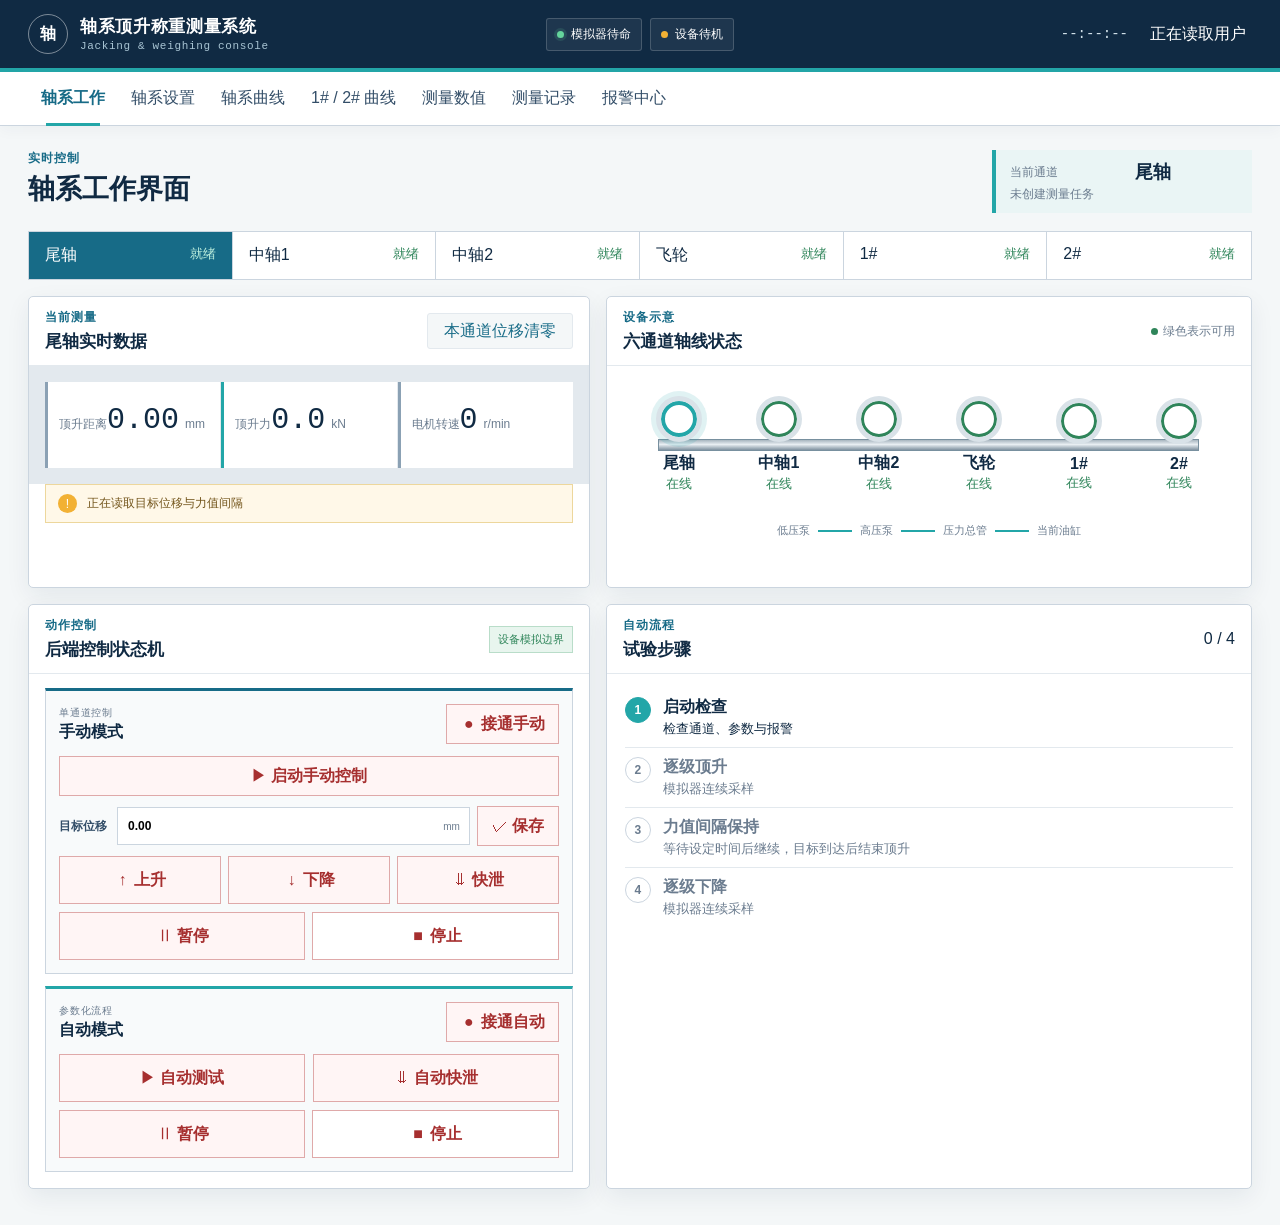
==== commit db69e223: "1、顶升实验测量系统-报警模块优化" ====
--- a/src/main/resources/static/prototype/index.html
+++ b/src/main/resources/static/prototype/index.html
@@ -28,7 +28,7 @@
         <button data-view="main-curves">1# / 2# 曲线</button>
         <button data-view="values">测量数值</button>
         <button data-view="records">测量记录</button>
-        <button data-view="alarms">报警中心 <b>2</b></button>
+        <button data-view="alarms" id="alarmNavButton">报警中心 <b id="alarmNavCount">0</b></button>
     </nav>
 
     <main>
@@ -126,7 +126,7 @@
             </section>
             <section class="curve-task-filter value-task-filter" aria-label="显示数值已完成测量任务">
                 <label for="valueTaskSelect"><span>测量任务</span><b>选择已完成顶升和下降流程的任务</b></label>
-                <select id="valueTaskSelect"><option value="">请先选择通道</option></select>
+                <div class="task-select-tools"><input class="task-search" id="valueTaskSearch" data-task-search="valueTaskSelect" aria-label="搜索测量数值任务" placeholder="搜索任务名称、编号或完成时间" disabled><select id="valueTaskSelect"><option value="">请先选择通道</option></select></div>
                 <small id="valueTaskMeta">选择任务后显示该次标准值、测量值和偏差结果</small>
             </section>
             <div class="value-result-layout">
@@ -152,29 +152,31 @@
 
         <section class="page" data-page="shaft-curves">
             <div class="page-title"><div><p>尾轴 / 中轴 / 飞轮</p><h1>轴系曲线界面</h1></div><div class="title-actions"><button class="secondary reset-fit" data-chart="shaftCurveChart">恢复自动拟合</button><button class="primary save-fit" data-chart="shaftCurveChart">保存调整结果</button></div></div>
+            <div class="notice notice-info curve-save-notice" data-chart-notice="shaftCurveChart" role="status" aria-live="polite" hidden></div>
             <div class="curve-overview" id="shaftCurveTabs"></div>
             <section class="curve-task-filter" aria-label="轴系已完成测量任务">
                 <label for="shaftCurveTaskSelect"><span>测量任务</span><b>选择已完成顶升和下降流程的任务</b></label>
-                <select id="shaftCurveTaskSelect"><option value="">请先选择通道</option></select>
+                <div class="task-select-tools"><input class="task-search" id="shaftCurveTaskSearch" data-task-search="shaftCurveTaskSelect" aria-label="搜索轴系曲线任务" placeholder="搜索任务名称、编号或完成时间" disabled><select id="shaftCurveTaskSelect"><option value="">请先选择通道</option></select></div>
                 <small id="shaftCurveTaskMeta">选择任务后显示该次原始采样与曲线</small>
             </section>
             <div class="curve-workbench">
-                <section class="panel data-table-panel"><div class="panel-head"><div><p>已完成任务原始采样</p><h2 id="curveTableTitle">尾轴升降数据</h2></div><button class="ghost">导出 CSV</button></div><table class="data-table"><thead><tr><th>序号</th><th>上升压力</th><th>上升位移</th><th>上升力</th><th>下降压力</th><th>下降位移</th><th>下降力</th></tr></thead><tbody id="curveDataBody"></tbody></table></section>
-                <section class="panel chart-panel"><div class="panel-head"><div><p>交互曲线</p><h2>拖动拟合线的上、下端点进行人工修正</h2></div><span class="drag-tip">● 采样点平滑显示 · 端点仅可左右拖动 · 仅管理员可调整</span></div><div class="curve-chart" id="shaftCurveChart"></div><div class="fit-results"><span>P降 <b data-fit="down">--</b> kN</span><span>P升 <b data-fit="up">--</b> kN</span><span class="final">P <b data-fit="mean">--</b> kN</span></div></section>
+                <section class="panel data-table-panel"><div class="panel-head"><div><p>已完成任务原始采样</p><h2 id="curveTableTitle">尾轴升降数据</h2></div><button class="ghost" id="exportCurveCsvButton" disabled>导出 CSV</button></div><table class="data-table"><thead><tr><th>序号</th><th>上升位移</th><th>上升力</th><th>下降位移</th><th>下降力</th></tr></thead><tbody id="curveDataBody"></tbody></table></section>
+                <section class="panel chart-panel"><div class="panel-head"><div><p>交互曲线</p><h2>拖动拟合线的上、下端点进行人工修正</h2></div><span class="drag-tip">● 采样点平滑显示 · 上端点可上下左右拖动 · 下端点仅可左右拖动 · 仅管理员可调整</span></div><div class="curve-chart" id="shaftCurveChart"></div><div class="fit-results"><span>P降 <b data-fit="down">--</b> kN</span><span>P升 <b data-fit="up">--</b> kN</span><span class="final">P <b data-fit="mean">--</b> kN</span></div></section>
             </div>
         </section>
 
         <section class="page" data-page="main-curves">
             <div class="page-title"><div><p>主机测量</p><h1>1# / 2# 曲线界面</h1></div><div class="title-actions"><button class="secondary reset-fit" data-chart="mainCurveChart">恢复自动拟合</button><button class="primary save-fit" data-chart="mainCurveChart">保存调整结果</button></div></div>
+            <div class="notice notice-info curve-save-notice" data-chart-notice="mainCurveChart" role="status" aria-live="polite" hidden></div>
             <div class="curve-overview two" id="mainCurveTabs"></div>
             <section class="curve-task-filter" aria-label="主机已完成测量任务">
                 <label for="mainCurveTaskSelect"><span>测量任务</span><b>选择已完成顶升和下降流程的任务</b></label>
-                <select id="mainCurveTaskSelect"><option value="">请先选择通道</option></select>
+                <div class="task-select-tools"><input class="task-search" id="mainCurveTaskSearch" data-task-search="mainCurveTaskSelect" aria-label="搜索1号2号曲线任务" placeholder="搜索任务名称、编号或完成时间" disabled><select id="mainCurveTaskSelect"><option value="">请先选择通道</option></select></div>
                 <small id="mainCurveTaskMeta">选择任务后显示该次原始采样与曲线</small>
             </section>
             <div class="curve-workbench">
-                <section class="panel data-table-panel"><div class="panel-head"><div><p>已完成任务原始采样</p><h2 id="mainCurveTableTitle">1# 升降数据</h2></div></div><table class="data-table"><thead><tr><th>序号</th><th>上升压力</th><th>上升位移</th><th>上升力</th><th>下降压力</th><th>下降位移</th><th>下降力</th></tr></thead><tbody class="shared-data-body"></tbody></table></section>
-                <section class="panel chart-panel"><div class="panel-head"><div><p>交互曲线</p><h2>1# 顶升力—位移</h2></div><span class="drag-tip">0.01 mm · 采样点平滑显示 · 端点仅可左右拖动 · 仅管理员可调整</span></div><div class="curve-chart" id="mainCurveChart"></div><div class="fit-results"><span>P降 <b data-fit="down">--</b> kN</span><span>P升 <b data-fit="up">--</b> kN</span><span class="final">P <b data-fit="mean">--</b> kN</span></div></section>
+                <section class="panel data-table-panel"><div class="panel-head"><div><p>已完成任务原始采样</p><h2 id="mainCurveTableTitle">1# 升降数据</h2></div></div><table class="data-table"><thead><tr><th>序号</th><th>上升位移</th><th>上升力</th><th>下降位移</th><th>下降力</th></tr></thead><tbody class="shared-data-body"></tbody></table></section>
+                <section class="panel chart-panel"><div class="panel-head"><div><p>交互曲线</p><h2>1# 顶升力—位移</h2></div><span class="drag-tip">0.01 mm · 采样点平滑显示 · 上端点可上下左右拖动 · 下端点仅可左右拖动 · 仅管理员可调整</span></div><div class="curve-chart" id="mainCurveChart"></div><div class="fit-results"><span>P降 <b data-fit="down">--</b> kN</span><span>P升 <b data-fit="up">--</b> kN</span><span class="final">P <b data-fit="mean">--</b> kN</span></div></section>
             </div>
         </section>
 
@@ -182,17 +184,38 @@
             <div class="page-title"><div><p>试验归档</p><h1>记录界面</h1></div><div class="title-actions"><button class="secondary" id="exportRecordsButton">导出全部记录</button><button class="primary" id="newTaskFromRecordsButton">新建测量任务</button></div></div>
             <div class="record-layout">
                 <aside class="panel record-folders"><div class="panel-head"><div><p>测量目录</p><h2>任务归档</h2></div></div><button class="folder active"><span>▣</span><b>全部测量任务</b><small id="recordCount">正在加载</small></button><div class="notice">项目文件夹归类规则尚未确认，当前按任务统一归档。</div></aside>
-                <section class="panel record-list"><div class="panel-head"><div><p>数据库记录</p><h2>测量记录</h2></div><div class="search-box">⌕ <input id="recordSearch" placeholder="搜索任务或测量点"></div></div><table class="data-table wide-table"><thead><tr><th>任务编号</th><th>任务名称</th><th>测量点</th><th>测量值</th><th>状态</th><th>开始时间</th><th></th></tr></thead><tbody id="recordTableBody"></tbody></table></section>
+                <section class="panel record-list"><div class="panel-head"><div><p>数据库记录</p><h2>测量记录</h2></div><div class="search-box">⌕ <input id="recordSearch" placeholder="搜索任务或测量点"></div></div><table class="data-table wide-table"><thead><tr><th>任务编号</th><th>任务名称</th><th>测量点</th><th>测量值</th><th>状态</th><th>开始时间</th><th></th></tr></thead><tbody id="recordTableBody"></tbody></table><div class="record-pagination"><span id="recordPageInfo" role="status" aria-live="polite">第 1 / 1 页</span><div><button id="recordPreviousPage" class="ghost" type="button">上一页</button><button id="recordNextPage" class="ghost" type="button">下一页</button></div></div></section>
             </div>
         </section>
 
         <section class="page" data-page="alarms">
             <div class="page-title"><div><p>设备事件</p><h1>报警界面</h1></div><div class="title-actions"><button class="secondary" id="refreshAlarmsButton">刷新报警</button></div></div>
-            <div class="alarm-summary"><article class="critical"><span>活动报警</span><strong id="activeAlarmCount">0</strong><small>需管理员确认</small></article><article><span>报警总数</span><strong id="totalAlarmCount">0</strong><small>含历史记录</small></article><article><span>数据来源</span><strong>模拟</strong><small>真实 PLC 尚未接入</small></article><article><span>处理流程</span><strong>3步</strong><small>确认、恢复、关闭</small></article></div>
-            <section class="panel"><div class="panel-head"><div><p>实时报警</p><h2>报警与处理记录</h2></div></div><table class="data-table wide-table alarm-table"><thead><tr><th>级别</th><th>发生时间</th><th>设备 / 通道</th><th>报警内容</th><th>当前状态</th><th></th></tr></thead><tbody id="alarmTableBody"></tbody></table></section>
+            <div class="alarm-summary"><article class="critical"><span>活动报警</span><strong id="activeAlarmCount">0</strong><small>尚未确认</small></article><article><span>处理中报警</span><strong id="processingAlarmCount">0</strong><small>已确认但尚未关闭</small></article><article><span>已关闭报警</span><strong id="closedAlarmCount">0</strong><small>历史处理记录</small></article></div>
+            <section class="panel alarm-workbench">
+                <div class="alarm-tabs" role="tablist" aria-label="报警状态">
+                    <button class="active" type="button" data-alarm-group="ACTIVE" role="tab" aria-selected="true">活动报警</button>
+                    <button type="button" data-alarm-group="PROCESSING" role="tab" aria-selected="false">处理中报警</button>
+                    <button type="button" data-alarm-group="CLOSED" role="tab" aria-selected="false">已关闭报警</button>
+                </div>
+                <div class="alarm-filters" aria-label="报警筛选条件">
+                    <label>关键词<input id="alarmKeyword" placeholder="报警编码、来源或内容"></label>
+                    <label>报警级别<select id="alarmLevel"><option value="">全部级别</option><option value="CRITICAL">CRITICAL</option><option value="WARNING">WARNING</option><option value="HIGH">HIGH</option><option value="MEDIUM">MEDIUM</option><option value="LOW">LOW</option></select></label>
+                    <label>开始时间<input id="alarmStartTime" type="datetime-local"></label>
+                    <label>结束时间<input id="alarmEndTime" type="datetime-local"></label>
+                    <div><button class="primary" id="queryAlarmsButton" type="button">查询</button><button class="secondary" id="resetAlarmFiltersButton" type="button">重置</button></div>
+                </div>
+                <div class="panel-head alarm-table-head"><div><p>报警记录</p><h2 id="alarmTableTitle">活动报警</h2></div><span id="alarmResultCount">0 条</span></div>
+                <table class="data-table wide-table alarm-table"><thead><tr><th>级别</th><th>发生时间</th><th>报警编码</th><th>设备 / 通道</th><th>报警内容</th><th>当前状态</th><th></th></tr></thead><tbody id="alarmTableBody"></tbody></table>
+                <div class="record-pagination"><span id="alarmPageInfo" role="status" aria-live="polite">第 1 / 1 页</span><div><button id="alarmPreviousPage" class="ghost" type="button">上一页</button><button id="alarmNextPage" class="ghost" type="button">下一页</button></div></div>
+            </section>
         </section>
     </main>
 </div>
+<aside class="alarm-notification" id="alarmNotification" role="alert" aria-live="assertive" hidden>
+    <button type="button" id="closeAlarmNotification" aria-label="关闭报警提示">×</button>
+    <span>新报警</span><strong id="alarmNotificationTitle">设备报警</strong>
+    <p id="alarmNotificationMessage"></p><small id="alarmNotificationTime"></small>
+</aside>
 <script src="curve-math.js"></script>
 <script src="app.js"></script>
 </body>
--- a/src/main/resources/static/prototype/styles.css
+++ b/src/main/resources/static/prototype/styles.css
@@ -17,10 +17,10 @@
 * { box-sizing: border-box; }
 html { background: var(--fog); color: var(--ink); font-family: "Microsoft YaHei", "PingFang SC", sans-serif; }
 body { margin: 0; min-width: 1180px; background: var(--fog); }
-button, input { font: inherit; }
+button, input, select { font: inherit; }
 button { color: inherit; }
 button:disabled { cursor: not-allowed !important; opacity: .48; }
-button:focus-visible, input:focus-visible { outline: 3px solid rgba(35, 166, 168, .3); outline-offset: 2px; }
+button:focus-visible, input:focus-visible, select:focus-visible { outline: 3px solid rgba(35, 166, 168, .3); outline-offset: 2px; }
 
 .system-bar {
     height: 72px;
@@ -52,6 +52,8 @@
 .module-nav button.active { color: var(--sea); font-weight: 700; }
 .module-nav button.active::after { background: var(--hydraulic); }
 .module-nav b { min-width: 18px; padding: 2px 5px; margin-left: 4px; border-radius: 10px; background: var(--red); color: #fff; font-size: 11px; }
+.module-nav button:not(.has-active-alarm) #alarmNavCount { display: none; }
+.module-nav button.has-active-alarm { color: var(--red); font-weight: 700; }
 
 main { padding: 24px 28px 36px; }
 .page { display: none; max-width: 1680px; margin: 0 auto; }
@@ -217,8 +219,10 @@
 .curve-task-filter { display: grid; grid-template-columns: minmax(280px, .8fr) minmax(380px, 1.25fr) minmax(260px, 1fr); gap: 18px; align-items: center; margin: -4px 0 16px; padding: 13px 16px; border: 1px solid var(--line); border-left: 4px solid var(--hydraulic); background: #fff; }
 .curve-task-filter label span { display: block; margin-bottom: 3px; color: var(--sea); font-size: 11px; }
 .curve-task-filter label b { color: var(--ink); font-size: 14px; }
+.task-select-tools { display: grid; gap: 6px; }
+.curve-task-filter .task-search { width: 100%; height: 34px; padding: 0 11px; color: var(--ink); border: 1px solid #b9c9d5; background: #fff; }
 .curve-task-filter select { width: 100%; height: 38px; padding: 0 34px 0 11px; color: var(--ink); border: 1px solid #b9c9d5; background: #f8fafb; }
-.curve-task-filter select:focus { outline: 2px solid #8bcdd0; outline-offset: 1px; }
+.curve-task-filter select:focus, .curve-task-filter .task-search:focus { outline: 2px solid #8bcdd0; outline-offset: 1px; }
 .curve-task-filter small { color: var(--muted); line-height: 1.5; }
 .curve-workbench { display: grid; grid-template-columns: minmax(400px, .72fr) minmax(680px, 1.28fr); gap: 16px; }
 .data-table { width: 100%; border-collapse: collapse; font-size: 12px; }
@@ -243,6 +247,9 @@
 .folder small { color: var(--muted); }
 .folder.active { border-color: #b5d5d7; background: #edf7f7; }
 .record-list { min-height: 520px; }
+.record-pagination { display: flex; align-items: center; justify-content: flex-end; gap: 18px; padding: 14px 16px; color: var(--muted); border-top: 1px solid var(--line-soft); }
+.record-pagination div { display: flex; gap: 8px; }
+.record-pagination button { min-width: 70px; }
 .search-box { display: flex; gap: 7px; align-items: center; width: 245px; padding: 7px 10px; border: 1px solid var(--line); }
 .search-box input { width: 100%; border: 0; outline: 0; }
 .wide-table button { padding: 5px 10px; border: 1px solid var(--line); background: #fff; cursor: pointer; }
@@ -250,7 +257,7 @@
 .table-status.saved { color: var(--green); background: #e9f5ee; }
 .table-status.draft { color: #916814; background: #fff7e1; }
 
-.alarm-summary { display: grid; grid-template-columns: repeat(4, 1fr); gap: 12px; margin-bottom: 16px; }
+.alarm-summary { display: grid; grid-template-columns: repeat(3, 1fr); gap: 12px; margin-bottom: 16px; }
 .alarm-summary article { min-height: 105px; padding: 16px; background: #fff; border: 1px solid var(--line); border-top: 4px solid #8295a3; }
 .alarm-summary article.critical { border-top-color: var(--red); }
 .alarm-summary span, .alarm-summary small { display: block; color: var(--muted); }
@@ -263,6 +270,24 @@
 .alarm-level.high { background: var(--red); }
 .alarm-level.medium { background: #c88919; }
 .alarm-level.low { background: #6b7c8f; }
+.alarm-workbench { overflow: hidden; }
+.alarm-tabs { display: grid; grid-template-columns: repeat(3, 1fr); border-bottom: 1px solid var(--line); background: #eef3f6; }
+.alarm-tabs button { height: 52px; border: 0; border-right: 1px solid var(--line); background: transparent; cursor: pointer; font-weight: 700; }
+.alarm-tabs button:last-child { border-right: 0; }
+.alarm-tabs button.active { background: var(--ink); color: #fff; box-shadow: inset 0 -4px var(--hydraulic); }
+.alarm-filters { display: grid; grid-template-columns: 1.5fr .8fr 1fr 1fr auto; gap: 12px; align-items: end; padding: 14px 16px; border-bottom: 1px solid var(--line-soft); }
+.alarm-filters label { display: grid; gap: 5px; color: var(--muted); font-size: 12px; }
+.alarm-filters input, .alarm-filters select { width: 100%; height: 38px; padding: 0 9px; border: 1px solid var(--line); background: #fff; color: var(--ink); }
+.alarm-filters > div { display: flex; gap: 8px; }
+.alarm-table-head { border-top: 0; }
+.alarm-table-head > span { color: var(--muted); font-size: 13px; }
+.alarm-notification { position: fixed; z-index: 80; top: 92px; right: 28px; width: 390px; padding: 18px 48px 18px 20px; border: 1px solid #8f2525; border-left: 7px solid #8f2525; background: #fff1f1; color: #6f1d1d; box-shadow: 0 18px 46px rgba(73, 15, 15, .28); }
+.alarm-notification[hidden] { display: none; }
+.alarm-notification > button { position: absolute; top: 8px; right: 10px; width: 30px; height: 30px; border: 0; background: transparent; color: #6f1d1d; font-size: 24px; cursor: pointer; }
+.alarm-notification > span { display: block; margin-bottom: 5px; font-size: 12px; font-weight: 700; }
+.alarm-notification strong { display: block; font-size: 18px; }
+.alarm-notification p { margin: 7px 0; color: #8f2525; line-height: 1.5; }
+.alarm-notification small { color: #9c5555; }
 
 .login-screen { min-height: 100vh; display: grid; grid-template-columns: 1.35fr .65fr; background: var(--ink); color: #fff; }
 .login-screen[hidden] { display: none; }
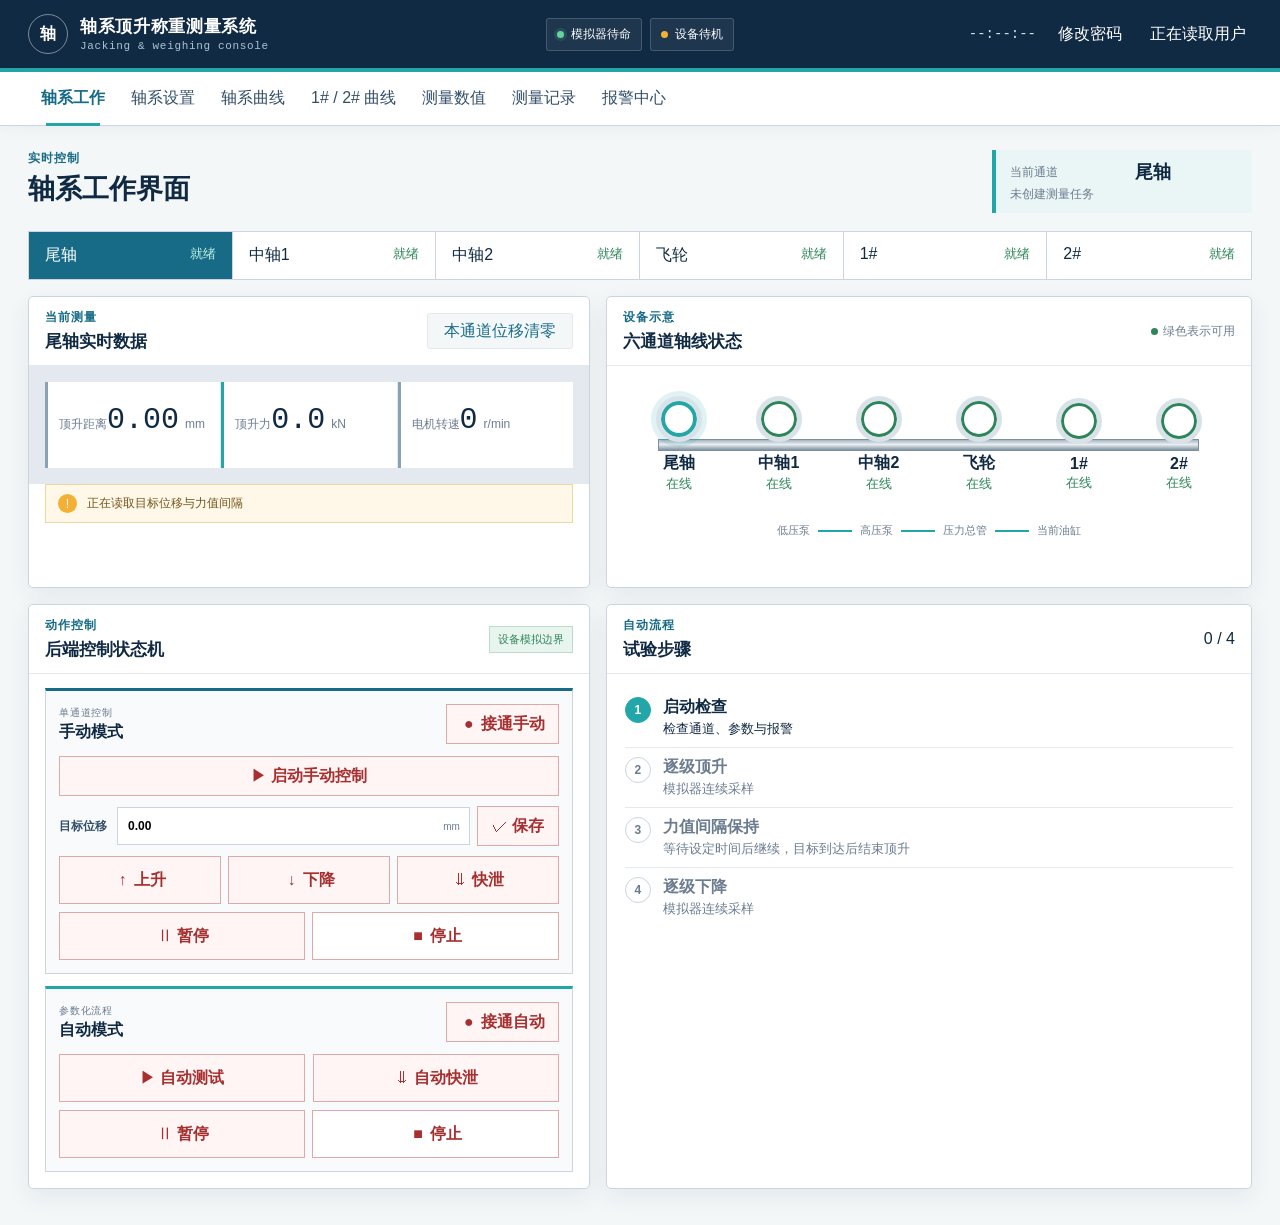
==== commit fb6f0a52: "1、顶升实验测量系统-新增用户管理模块" ====
--- a/src/main/resources/static/prototype/index.html
+++ b/src/main/resources/static/prototype/index.html
@@ -18,7 +18,7 @@
             <span class="status good"><i></i>传感器 6/6</span>
             <span class="status idle"><i></i>设备待机</span>
         </div>
-        <div class="operator"><time id="clock">--:--:--</time><button id="logoutButton">正在读取用户</button></div>
+        <div class="operator"><time id="clock">--:--:--</time><button id="changePasswordButton" type="button">修改密码</button><button id="logoutButton">正在读取用户</button></div>
     </header>
 
     <nav class="module-nav" aria-label="主要模块">
@@ -29,6 +29,7 @@
         <button data-view="values">测量数值</button>
         <button data-view="records">测量记录</button>
         <button data-view="alarms" id="alarmNavButton">报警中心 <b id="alarmNavCount">0</b></button>
+        <button id="userManagementNavButton" hidden data-view="users">用户管理</button>
     </nav>
 
     <main>
@@ -209,8 +210,66 @@
                 <div class="record-pagination"><span id="alarmPageInfo" role="status" aria-live="polite">第 1 / 1 页</span><div><button id="alarmPreviousPage" class="ghost" type="button">上一页</button><button id="alarmNextPage" class="ghost" type="button">下一页</button></div></div>
             </section>
         </section>
+
+        <section class="page" data-page="users">
+            <div class="page-title"><div><p>账号与权限</p><h1>用户管理</h1></div><div class="title-actions"><button class="secondary" id="refreshUsersButton" type="button">刷新用户</button><button class="primary" id="openCreateUserDialogButton" type="button">新增用户</button></div></div>
+            <div class="notice notice-info" id="userManagementNotice" role="status" aria-live="polite">仅管理员可以新增用户、分配角色和重置其他用户密码。</div>
+            <section class="panel user-list-panel">
+                <div class="panel-head"><div><p>系统账号</p><h2>用户与角色</h2></div><span id="userCount">0 个用户</span></div>
+                <table class="data-table wide-table user-table"><thead><tr><th>登录账号</th><th>显示名称</th><th>状态</th><th>角色</th><th>操作</th></tr></thead><tbody id="userTableBody"></tbody></table>
+            </section>
+        </section>
     </main>
 </div>
+<dialog class="user-dialog" id="createUserDialog" aria-labelledby="createUserDialogTitle">
+    <form id="createUserForm">
+        <div class="dialog-head"><div><p>管理员操作</p><h2 id="createUserDialogTitle">新增用户</h2></div><button type="button" data-dialog-close aria-label="关闭新增用户对话框">×</button></div>
+        <div class="dialog-fields">
+            <label>登录账号<input id="createUsername" autocomplete="off" minlength="3" maxlength="64" pattern="[A-Za-z0-9._-]{3,64}" required><small>3～64 位字母、数字、点、下划线或连字符</small></label>
+            <label>显示名称<input id="createDisplayName" maxlength="64" required></label>
+            <label>初始密码<input id="createPassword" type="password" autocomplete="new-password" minlength="8" maxlength="64" required></label>
+            <label>确认密码<input id="createPasswordConfirm" type="password" autocomplete="new-password" minlength="8" maxlength="64" required></label>
+            <fieldset><legend>分配角色</legend><div class="role-options" id="createUserRoleOptions"></div></fieldset>
+        </div>
+        <p class="dialog-message" id="createUserMessage" role="status"></p>
+        <div class="dialog-actions"><button class="secondary" type="button" data-dialog-close>取消</button><button class="primary" type="submit">创建用户</button></div>
+    </form>
+</dialog>
+<dialog class="user-dialog" id="editUserRolesDialog" aria-labelledby="editUserRolesDialogTitle">
+    <form id="editUserRolesForm">
+        <div class="dialog-head"><div><p>角色分配</p><h2 id="editUserRolesDialogTitle">修改用户角色</h2></div><button type="button" data-dialog-close aria-label="关闭角色对话框">×</button></div>
+        <input id="editUserRolesId" type="hidden">
+        <p class="dialog-target" id="editUserRolesTarget"></p>
+        <fieldset><legend>至少选择一个角色</legend><div class="role-options" id="editUserRoleOptions"></div></fieldset>
+        <p class="dialog-message" id="editUserRolesMessage" role="status"></p>
+        <div class="dialog-actions"><button class="secondary" type="button" data-dialog-close>取消</button><button class="primary" type="submit">保存角色</button></div>
+    </form>
+</dialog>
+<dialog class="user-dialog" id="resetUserPasswordDialog" aria-labelledby="resetUserPasswordDialogTitle">
+    <form id="resetUserPasswordForm">
+        <div class="dialog-head"><div><p>管理员重置</p><h2 id="resetUserPasswordDialogTitle">重置用户密码</h2></div><button type="button" data-dialog-close aria-label="关闭重置密码对话框">×</button></div>
+        <input id="resetUserPasswordId" type="hidden">
+        <p class="dialog-target" id="resetUserPasswordTarget"></p>
+        <div class="dialog-fields">
+            <label>新密码<input id="resetUserPassword" type="password" autocomplete="new-password" minlength="8" maxlength="64" required></label>
+            <label>确认新密码<input id="resetUserPasswordConfirm" type="password" autocomplete="new-password" minlength="8" maxlength="64" required></label>
+        </div>
+        <p class="dialog-message" id="resetUserPasswordMessage" role="status"></p>
+        <div class="dialog-actions"><button class="secondary" type="button" data-dialog-close>取消</button><button class="primary" type="submit">确认重置</button></div>
+    </form>
+</dialog>
+<dialog class="user-dialog" id="changePasswordDialog" aria-labelledby="changePasswordDialogTitle">
+    <form id="changePasswordForm">
+        <div class="dialog-head"><div><p>当前账号</p><h2 id="changePasswordDialogTitle">修改密码</h2></div><button type="button" data-dialog-close aria-label="关闭修改密码对话框">×</button></div>
+        <div class="dialog-fields">
+            <label>原密码<input id="currentPassword" type="password" autocomplete="current-password" required></label>
+            <label>新密码<input id="newPassword" type="password" autocomplete="new-password" minlength="8" maxlength="64" required></label>
+            <label>确认新密码<input id="confirmPassword" type="password" autocomplete="new-password" minlength="8" maxlength="64" required></label>
+        </div>
+        <p class="dialog-message" id="changePasswordMessage" role="status"></p>
+        <div class="dialog-actions"><button class="secondary" type="button" data-dialog-close>取消</button><button class="primary" type="submit">修改并重新登录</button></div>
+    </form>
+</dialog>
 <aside class="alarm-notification" id="alarmNotification" role="alert" aria-live="assertive" hidden>
     <button type="button" id="closeAlarmNotification" aria-label="关闭报警提示">×</button>
     <span>新报警</span><strong id="alarmNotificationTitle">设备报警</strong>
--- a/src/main/resources/static/prototype/styles.css
+++ b/src/main/resources/static/prototype/styles.css
@@ -289,6 +289,32 @@
 .alarm-notification p { margin: 7px 0; color: #8f2525; line-height: 1.5; }
 .alarm-notification small { color: #9c5555; }
 
+.user-list-panel { overflow: hidden; }
+.user-table td { height: 52px; }
+.role-tags { display: flex; flex-wrap: wrap; gap: 5px; }
+.role-tags span { padding: 4px 7px; color: var(--sea); background: #eaf5f5; border: 1px solid #b5d5d7; border-radius: 3px; font-size: 11px; }
+.user-actions { display: flex; gap: 7px; }
+.user-actions button { white-space: nowrap; }
+.user-dialog { width: min(560px, calc(100vw - 40px)); padding: 0; color: var(--ink); border: 1px solid var(--line); border-top: 5px solid var(--hydraulic); box-shadow: 0 28px 80px rgba(16, 42, 67, .28); }
+.user-dialog::backdrop { background: rgba(16, 42, 67, .58); }
+.user-dialog form { padding: 22px; }
+.dialog-head { display: flex; align-items: flex-start; justify-content: space-between; padding-bottom: 14px; border-bottom: 1px solid var(--line-soft); }
+.dialog-head p, .dialog-head h2 { margin: 0; }
+.dialog-head p { margin-bottom: 4px; color: var(--sea); font-size: 12px; font-weight: 700; }
+.dialog-head button { width: 32px; height: 32px; border: 0; background: transparent; color: var(--muted); font-size: 24px; cursor: pointer; }
+.dialog-fields { display: grid; gap: 13px; margin-top: 16px; }
+.dialog-fields label { display: grid; gap: 6px; color: var(--ink-2); font-size: 13px; }
+.dialog-fields input { height: 40px; padding: 0 10px; border: 1px solid var(--line); }
+.dialog-fields small { color: var(--muted); }
+.user-dialog fieldset { margin: 16px 0 0; padding: 12px; border: 1px solid var(--line); }
+.user-dialog legend { padding: 0 6px; color: var(--ink-2); font-size: 13px; }
+.role-options { display: grid; grid-template-columns: repeat(2, 1fr); gap: 8px; }
+.role-options label { display: flex; align-items: center; gap: 8px; min-height: 36px; padding: 7px 9px; background: var(--fog); border: 1px solid var(--line-soft); cursor: pointer; }
+.dialog-target { margin: 16px 0 0; padding: 10px 12px; background: var(--fog); border-left: 4px solid var(--sea); }
+.dialog-message { min-height: 20px; margin: 12px 0 0; color: var(--red); font-size: 13px; }
+.dialog-message.success { color: var(--green); }
+.dialog-actions { display: flex; justify-content: flex-end; gap: 9px; margin-top: 16px; padding-top: 14px; border-top: 1px solid var(--line-soft); }
+
 .login-screen { min-height: 100vh; display: grid; grid-template-columns: 1.35fr .65fr; background: var(--ink); color: #fff; }
 .login-screen[hidden] { display: none; }
 .login-visual { position: relative; display: flex; flex-direction: column; justify-content: center; padding: 8vw; overflow: hidden; background: linear-gradient(135deg, #102a43 0 50%, #0d566d 100%); }
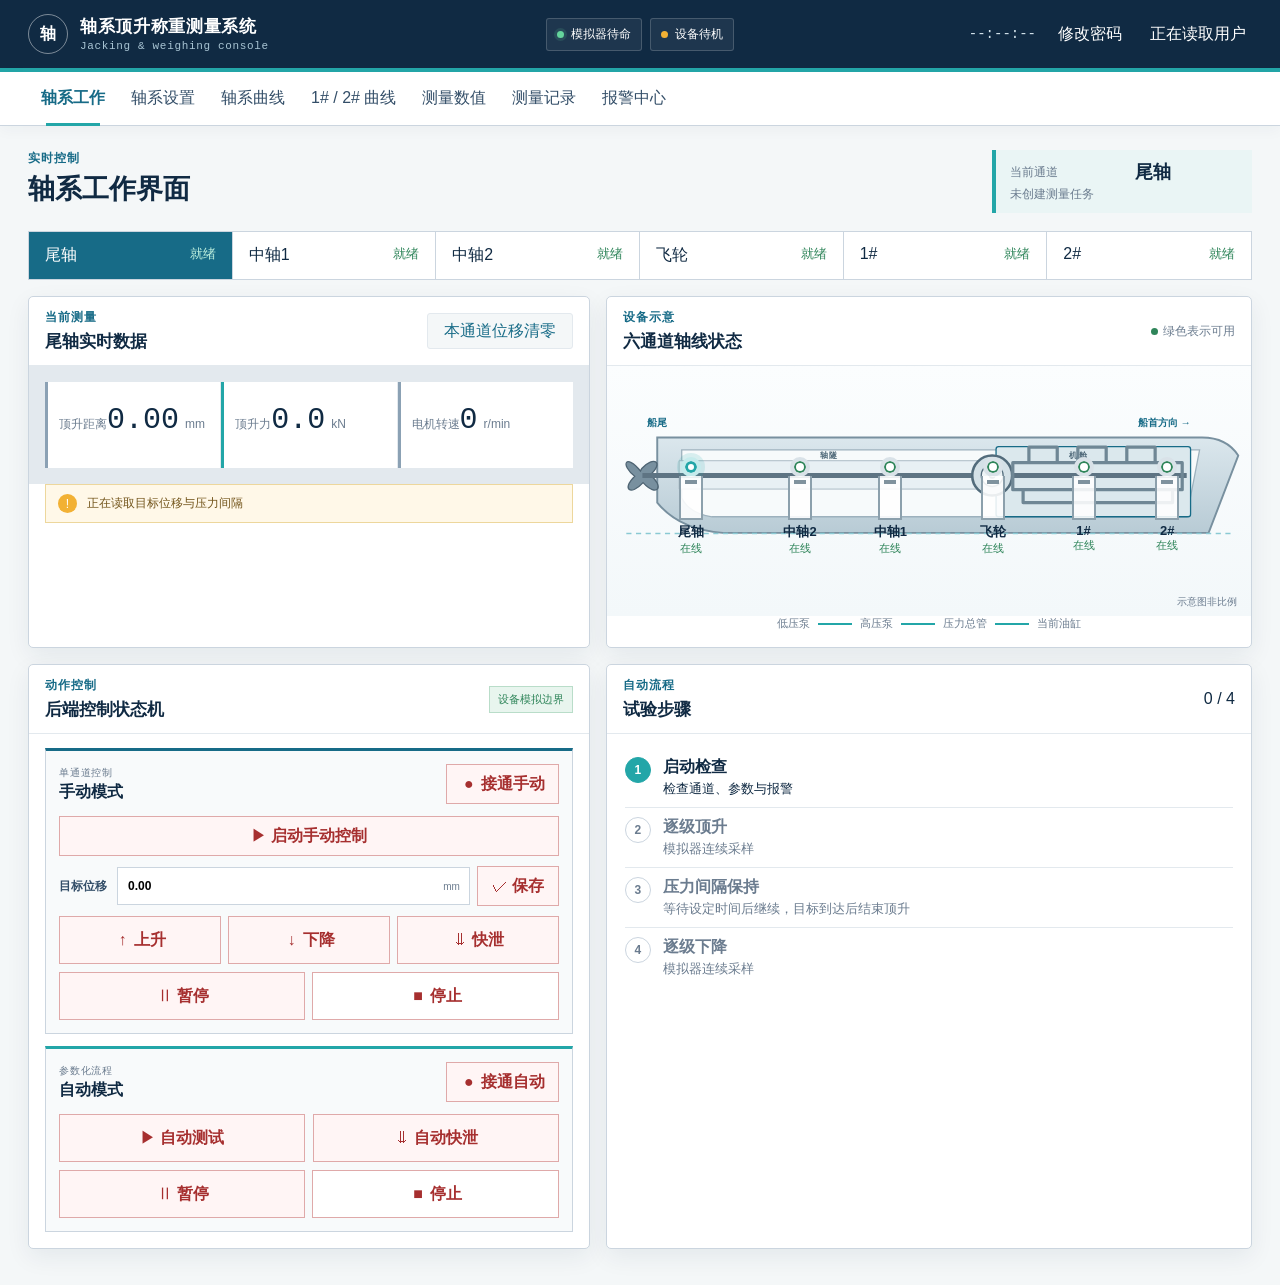
==== commit 10310f90: "1、顶升实验测量系统-功能优化" ====
--- a/src/main/resources/static/prototype/index.html
+++ b/src/main/resources/static/prototype/index.html
@@ -49,12 +49,48 @@
                         <article class="accent"><span>顶升力</span><strong data-reading="force">0.0</strong><small>kN</small></article>
                         <article><span>电机转速</span><strong data-reading="rpm">0</strong><small>r/min</small></article>
                     </div>
-                    <div class="safety-note"><i>!</i><span id="channelLimitText">正在读取目标位移与力值间隔</span></div>
+                    <div class="safety-note"><i>!</i><span id="channelLimitText">正在读取目标位移与压力间隔</span></div>
                 </section>
 
                 <section class="panel shaft-panel">
                     <div class="panel-head"><div><p>设备示意</p><h2>六通道轴线状态</h2></div><span class="legend-dot">绿色表示可用</span></div>
-                    <div class="shaft-visual" id="shaftVisual"></div>
+                    <div class="shaft-visual" id="shaftVisual">
+                        <svg class="ship-schematic" viewBox="0 0 1000 250" role="img" aria-labelledby="shipSchematicTitle shipSchematicDescription">
+                            <title id="shipSchematicTitle">船舶推进轴系六通道位置示意图</title>
+                            <desc id="shipSchematicDescription">船尾位于左侧，推进轴经过尾轴和两段中间轴后连接飞轮与主机。</desc>
+                            <defs>
+                                <linearGradient id="shipHullGradient" x1="0" y1="0" x2="0" y2="1">
+                                    <stop offset="0" stop-color="#dbe7ed"/>
+                                    <stop offset="1" stop-color="#b8cbd5"/>
+                                </linearGradient>
+                            </defs>
+                            <text class="ship-direction-label" x="62" y="24">船尾</text>
+                            <text class="ship-direction-label" x="824" y="24">船首方向 →</text>
+                            <path class="ship-hull" d="M78 42 H924 Q962 42 980 70 L934 190 H180 Q112 185 78 143 Z"/>
+                            <path class="ship-cutaway" d="M116 61 H920 L900 165 H163 Q128 160 116 136 Z"/>
+                            <path class="shaft-tunnel" d="M112 78 H604 V122 H112 Z"/>
+                            <text class="ship-zone-label" x="330" y="74">轴隧</text>
+                            <rect class="engine-room" x="604" y="56" width="302" height="109" rx="4"/>
+                            <text class="ship-zone-label" x="718" y="73">机舱</text>
+                            <g class="propeller" transform="translate(55 101)">
+                                <circle r="8"/>
+                                <path d="M-3 -7 C-26 -35 -35 -17 -12 1 C-33 22 -18 32 1 11 C23 35 35 17 12 -1 C34 -20 18 -32 -1 -11 Z"/>
+                            </g>
+                            <line class="drive-shaft" x1="55" y1="101" x2="900" y2="101"/>
+                            <g class="flywheel-shape" transform="translate(598 101)">
+                                <circle r="31"/>
+                                <circle r="17"/>
+                                <circle r="5"/>
+                            </g>
+                            <g class="engine-shape">
+                                <path d="M630 81 H893 V123 H630 Z"/>
+                                <path d="M655 81 V57 H699 V81 M731 81 V57 H775 V81 M807 81 V57 H851 V81"/>
+                                <path d="M646 123 V143 H878 V123"/>
+                            </g>
+                            <line class="waterline" x1="30" y1="191" x2="970" y2="191"/>
+                        </svg>
+                        <span class="schematic-note">示意图非比例</span>
+                    </div>
                     <div class="pipeline"><span>低压泵</span><i></i><span>高压泵</span><i></i><span>压力总管</span><i></i><span>当前油缸</span></div>
                 </section>
 
@@ -103,7 +139,7 @@
                     <ol class="sequence">
                         <li class="current" data-stage="PRECHECK"><b>1</b><span>启动检查<small>检查通道、参数与报警</small></span></li>
                         <li data-stage="LIFTING"><b>2</b><span>逐级顶升<small>模拟器连续采样</small></span></li>
-                        <li data-stage="HOLDING"><b>3</b><span>力值间隔保持<small>等待设定时间后继续，目标到达后结束顶升</small></span></li>
+                        <li data-stage="HOLDING"><b>3</b><span>压力间隔保持<small>等待设定时间后继续，目标到达后结束顶升</small></span></li>
                         <li data-stage="LOWERING"><b>4</b><span>逐级下降<small>模拟器连续采样</small></span></li>
                     </ol>
                 </section>
--- a/src/main/resources/static/prototype/styles.css
+++ b/src/main/resources/static/prototype/styles.css
@@ -97,17 +97,39 @@
 .safety-note i { width: 19px; height: 19px; display: grid; place-items: center; border-radius: 50%; background: var(--yellow); color: #fff; font-style: normal; }
 .legend-dot { color: var(--muted); font-size: 12px; }
 .legend-dot::before { content: ""; display: inline-block; width: 7px; height: 7px; margin-right: 5px; border-radius: 50%; background: var(--green); }
-.shaft-visual { position: relative; display: grid; grid-template-columns: repeat(6, 1fr); align-items: center; min-height: 150px; padding: 30px 22px; }
-.shaft-visual::before { content: ""; position: absolute; right: 8%; left: 8%; top: 73px; height: 10px; background: linear-gradient(#a7b5bf, #e8eef2 45%, #8092a0); border: 1px solid #78909f; }
-.shaft-node { position: relative; z-index: 1; text-align: center; }
-.shaft-node b { position: relative; display: block; width: 46px; height: 46px; margin: 0 auto 11px; border: 5px solid #d9e2e8; border-radius: 50%; background: #fff; box-shadow: inset 0 0 0 3px var(--green); }
-.shaft-node.active b { box-shadow: inset 0 0 0 4px var(--hydraulic), 0 0 0 5px rgba(35,166,168,.14); }
-.shaft-node span { display: block; font-weight: 700; }
-.shaft-node small { color: var(--green); }
-.flow-arrow { position: absolute; inset: 5px; display: none; place-items: center; color: var(--hydraulic); font-style: normal; font-weight: 900; }
-.shaft-node.flowing .flow-arrow { display: grid; animation: hydraulic-flow .72s ease-in-out infinite; }
-.shaft-node.flowing small { color: var(--hydraulic); font-weight: 700; }
-@keyframes hydraulic-flow { 0% { transform: translateY(5px); opacity: .25; } 55% { opacity: 1; } 100% { transform: translateY(-5px); opacity: .25; } }
+.shaft-visual { position: relative; min-height: 250px; overflow: hidden; background: linear-gradient(#fbfdfe, #f3f8fa); }
+.ship-schematic { position: absolute; inset: 0; width: 100%; height: 250px; }
+.ship-hull { fill: url(#shipHullGradient); stroke: #78909f; stroke-width: 3; }
+.ship-cutaway { fill: #f7fafb; stroke: #9db1bd; stroke-width: 2; }
+.shaft-tunnel { fill: #e8f0f4; stroke: #a9bac4; stroke-width: 1.5; }
+.engine-room { fill: #dbe8ed; stroke: var(--sea); stroke-width: 2; }
+.drive-shaft { stroke: #5e7483; stroke-width: 8; }
+.propeller { fill: #78909f; stroke: #4f6574; stroke-width: 2; }
+.flywheel-shape { fill: #d4e1e7; stroke: #526b7b; stroke-width: 4; }
+.flywheel-shape circle:nth-child(2) { fill: #eef4f6; stroke-width: 2; }
+.flywheel-shape circle:nth-child(3) { fill: #526b7b; stroke: none; }
+.engine-shape { fill: none; stroke: #6f8795; stroke-width: 5; stroke-linejoin: round; }
+.waterline { stroke: #8ac9d3; stroke-width: 2; stroke-dasharray: 8 7; }
+.ship-direction-label { fill: var(--sea); font-size: 16px; font-weight: 700; }
+.ship-zone-label { fill: #526b7b; font-size: 13px; font-weight: 700; letter-spacing: .16em; }
+.schematic-note { position: absolute; right: 14px; bottom: 7px; color: var(--muted); font-size: 10px; }
+.shaft-node { position: absolute; z-index: 2; top: 91px; left: var(--station-x); width: 72px; transform: translateX(-50%); text-align: center; }
+.station-marker { display: block; width: 20px; height: 20px; margin: 0 auto -1px; border: 4px solid #d9e2e8; border-radius: 50%; background: #fff; box-shadow: inset 0 0 0 2px var(--green); }
+.shaft-node.active .station-marker { border-color: #c5ebec; box-shadow: inset 0 0 0 3px var(--hydraulic), 0 0 0 4px rgba(35,166,168,.15); }
+.hydraulic-cylinder { position: relative; display: block; width: 24px; height: 44px; margin: 0 auto 3px; overflow: hidden; border: 2px solid #8ca0ac; border-top: 0; background: rgba(255,255,255,.88); }
+.hydraulic-cylinder::before { content: ""; position: absolute; top: 4px; left: 4px; width: 12px; height: 4px; background: #7f929e; }
+.shaft-node strong, .shaft-node small { display: block; white-space: nowrap; }
+.shaft-node strong { font-size: 13px; }
+.shaft-node small { color: var(--green); font-size: 11px; }
+.flow-arrow { position: absolute; bottom: calc(1px + var(--flow-index) * 10px); left: 50%; display: none; color: var(--hydraulic); font-style: normal; font-size: 13px; font-weight: 900; line-height: 1; }
+.shaft-node.lifting .hydraulic-cylinder { border-color: var(--hydraulic); background: #e9f8f8; box-shadow: 0 0 10px rgba(35,166,168,.3); }
+.shaft-node.lifting .flow-arrow { display: block; animation: hydraulic-rise .78s ease-in-out infinite; animation-delay: calc(var(--flow-index) * -.19s); }
+.shaft-node.lifting small { color: var(--hydraulic); font-weight: 700; }
+@keyframes hydraulic-rise {
+    0% { transform: translate(-50%, 7px); opacity: .2; }
+    50% { opacity: 1; }
+    100% { transform: translate(-50%, -7px); opacity: .2; }
+}
 .pipeline { display: flex; align-items: center; justify-content: center; gap: 8px; padding: 0 16px 16px; font-size: 11px; color: var(--muted); }
 .pipeline i { width: 34px; height: 2px; background: var(--hydraulic); }
 .mode-badge { padding: 5px 8px; color: var(--green); background: #e8f5ee; border: 1px solid #b9ddc9; font-size: 11px; }
@@ -351,5 +373,5 @@
 
 @media (prefers-reduced-motion: reduce) {
     *, *::before, *::after { scroll-behavior: auto !important; transition: none !important; }
-    .shaft-node.flowing .flow-arrow { animation: none; opacity: 1; transform: none; }
-}
+    .shaft-node.lifting .flow-arrow { animation: none; opacity: 1; transform: translateX(-50%); }
+}
